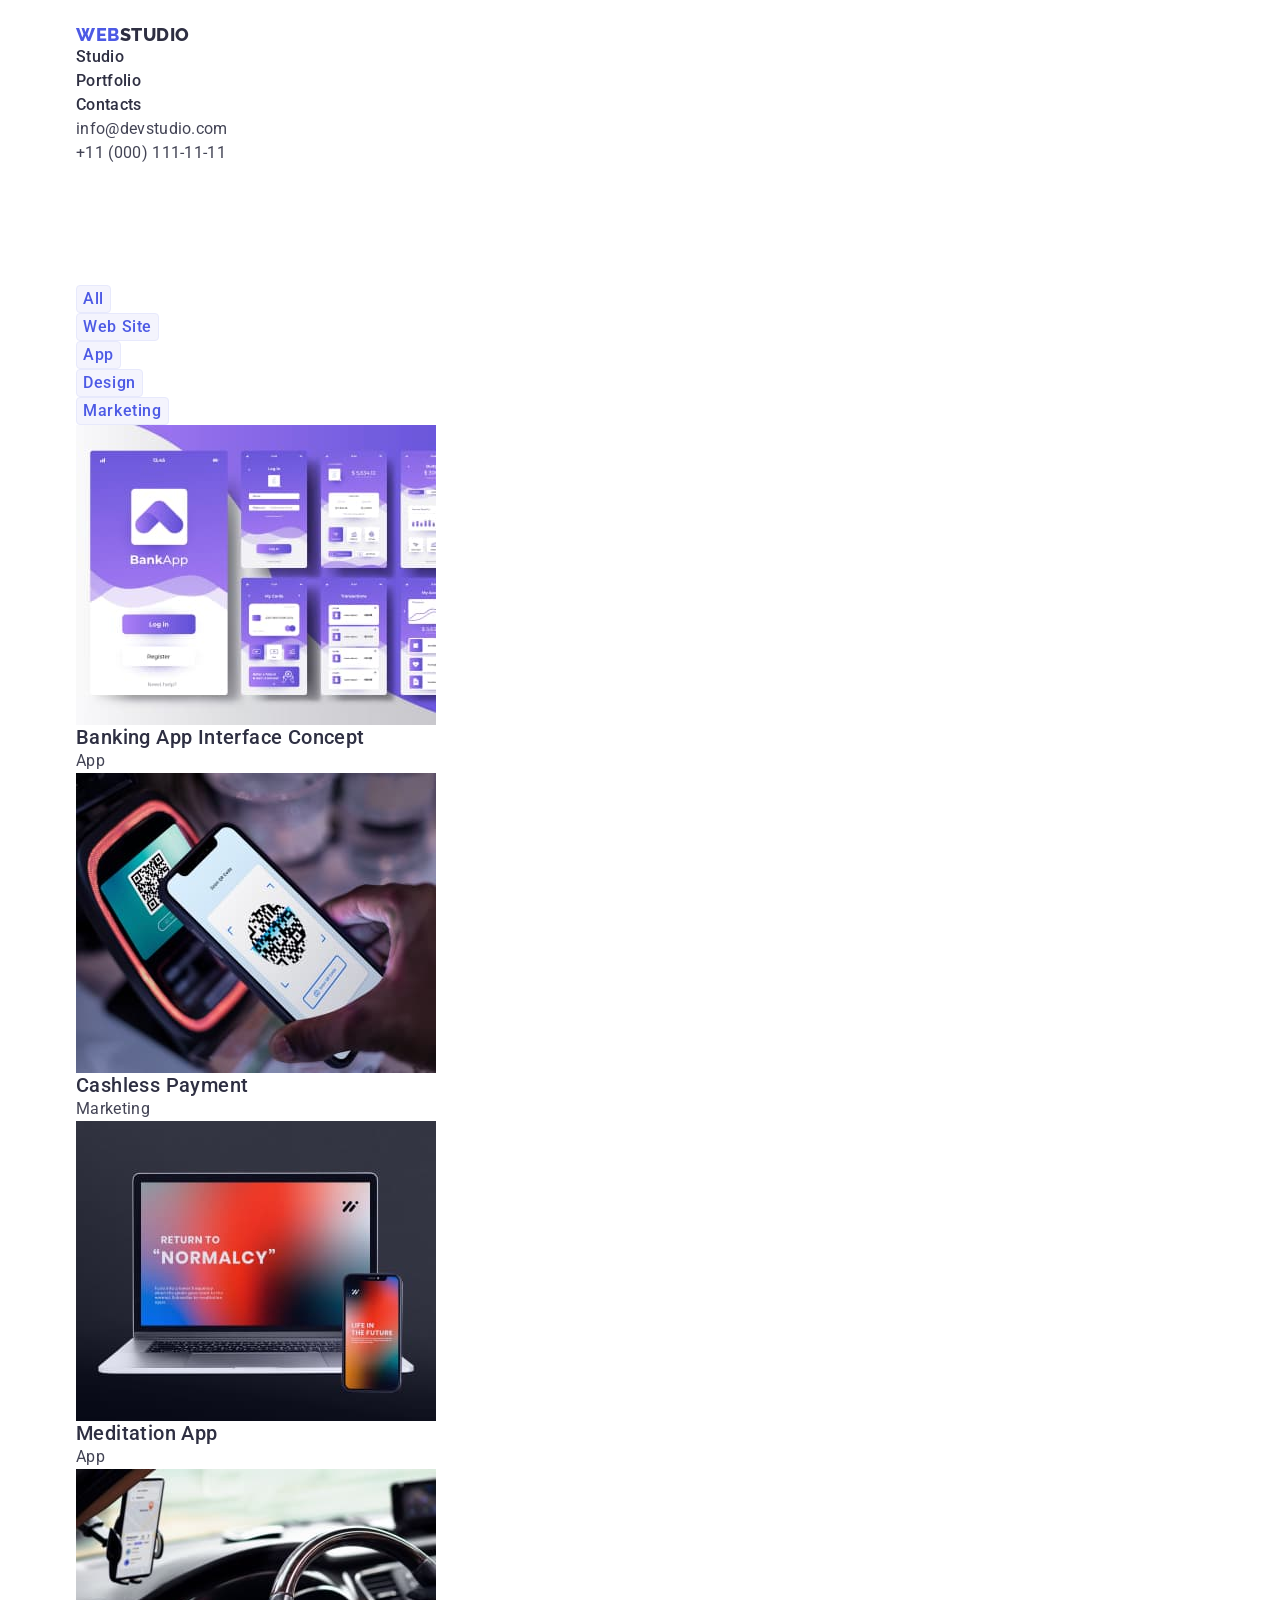
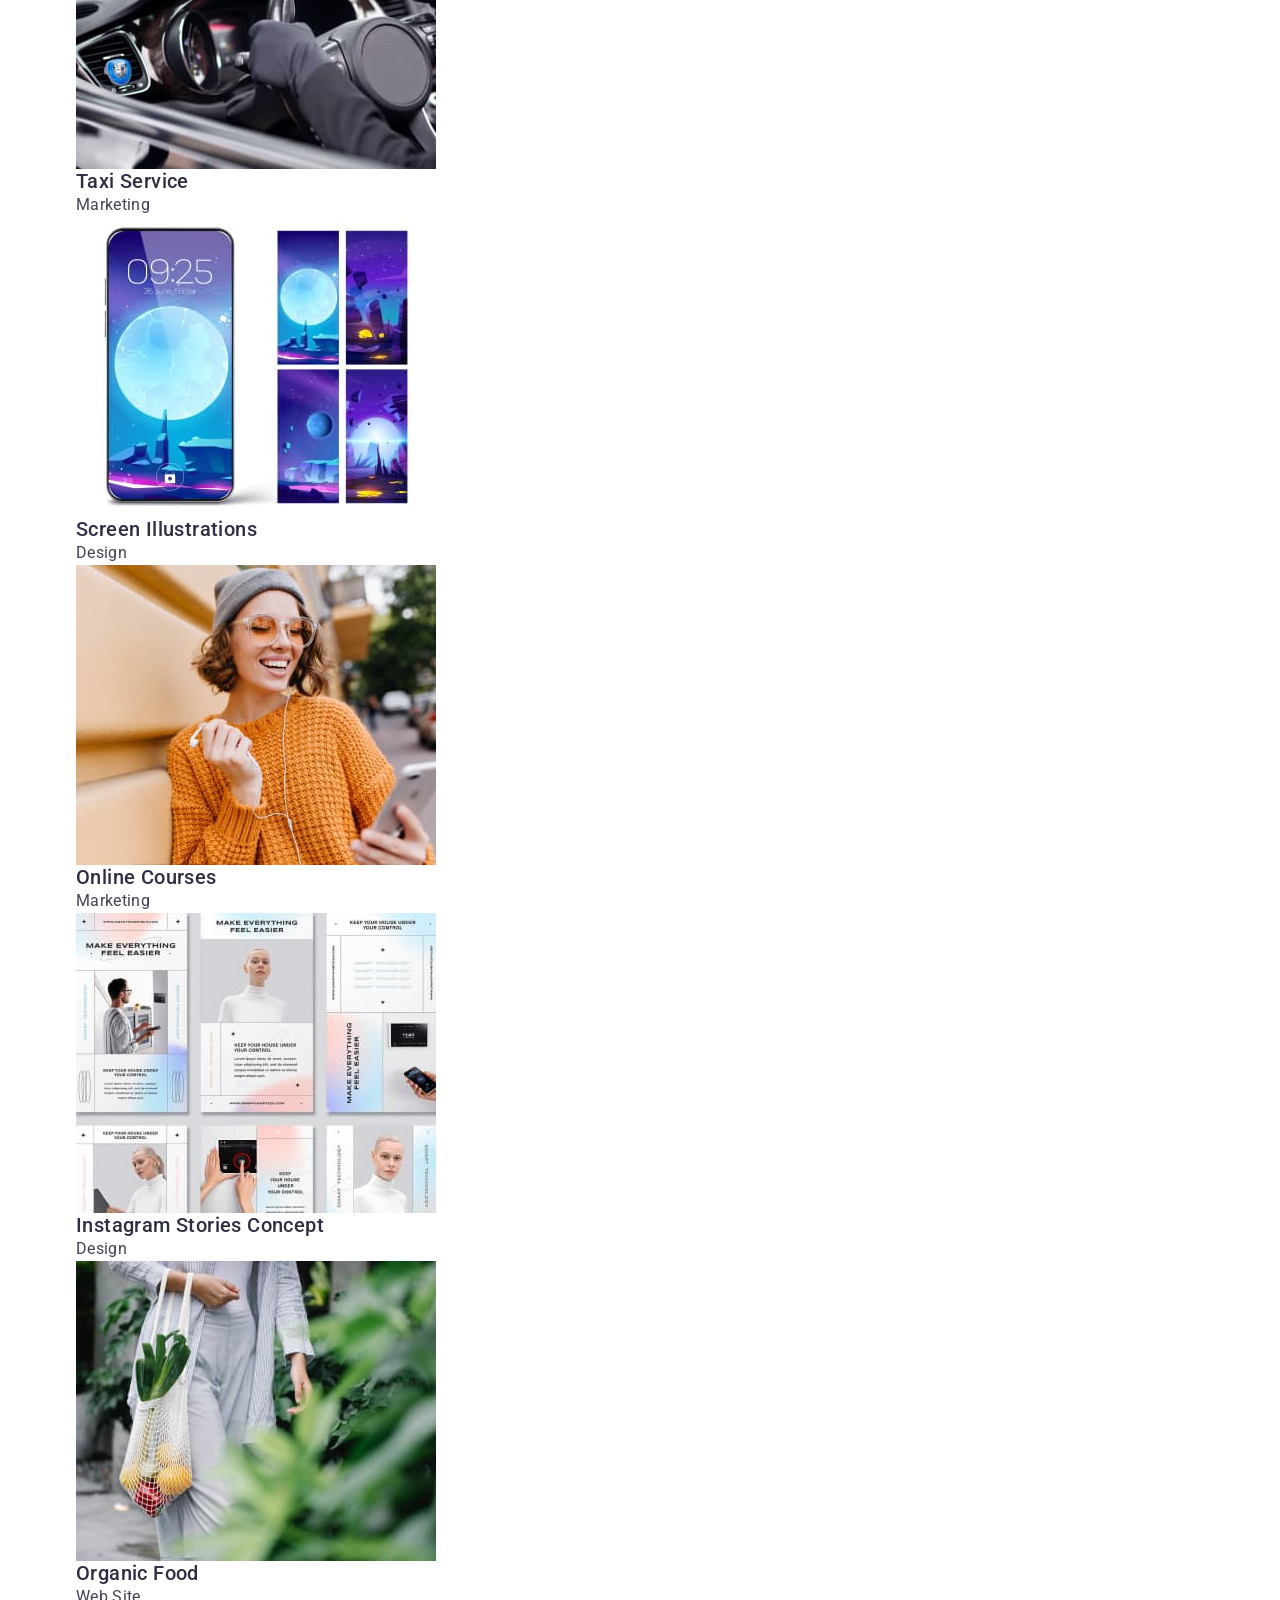
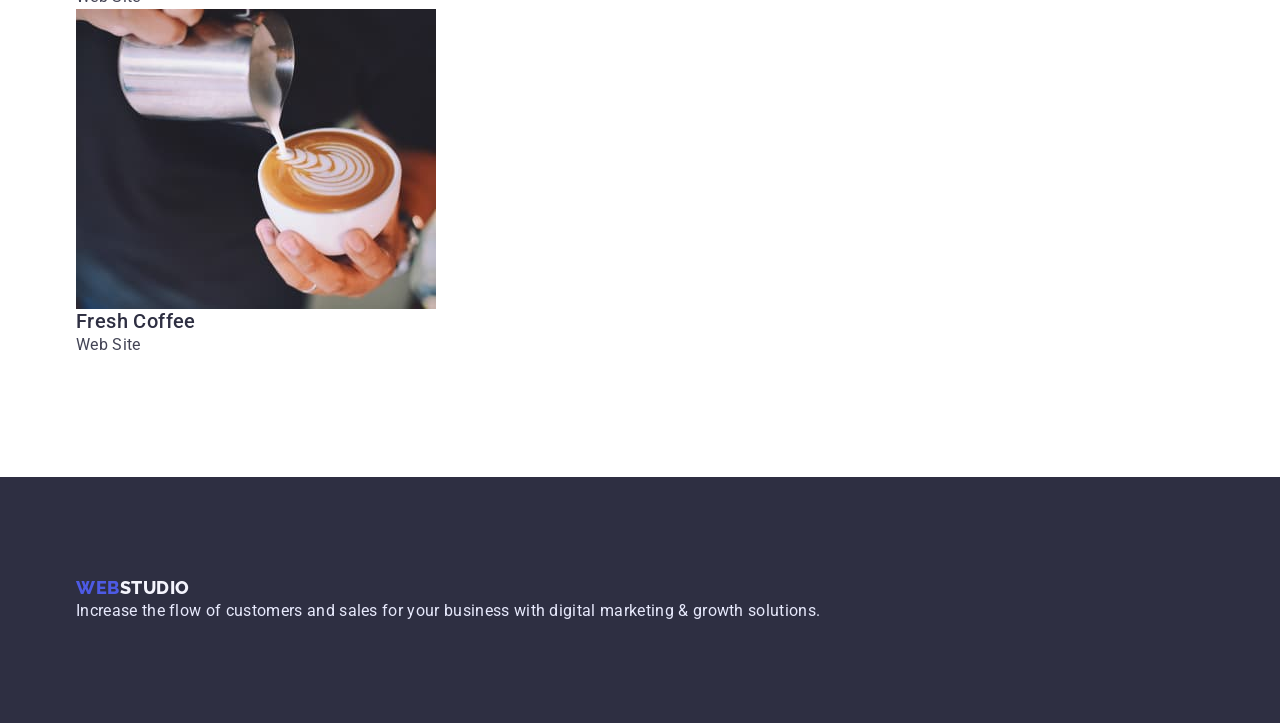
==== portfolio.html @ e55fc12b "Initial commit" ====
<!DOCTYPE html>
<html lang="en">
<head>
    <meta charset="UTF-8">
    <meta http-equiv="X-UA-Compatible" content="IE=edge">
    <meta name="viewport" content="width=device-width, initial-scale=1.0">
    <title>Document</title>
    <link rel="preconnect" href="https://fonts.googleapis.com">
    <link rel="preconnect" href="https://fonts.gstatic.com" crossorigin>
    <link href="https://fonts.googleapis.com/css2?family=Raleway:wght@800&family=Roboto:wght@400;500;700;900&display=swap"
        rel="stylesheet">
    <link rel="stylesheet" href="https://cdnjs.cloudflare.com/ajax/libs/modern-normalize/1.1.0/modern-normalize.css"
        integrity="sha512-Y0MM+V6ymRKN2zStTqzQ227DWhhp4Mzdo6gnlRnuaNCbc+YN/ZH0sBCLTM4M0oSy9c9VKiCvd4Jk44aCLrNS5Q=="
        crossorigin="anonymous" referrerpolicy="no-referrer" />
    <link rel="stylesheet" href="./css/styles.css">
</head>
<body>
    <!-- HEADER -->
    <header class="main-header">
        <div class="container">
            <nav class="navigation">
                <a class="logo link" href="./index.html">Web<span class="accent-header">Studio</span></a>
                <ul class="nav-menu list">
                    <li class="nav-menu-item"><a class="nav-link link" href="./index.html">Studio</a></li>
                    <li class="nav-menu-item"><a class="nav-link link" href="./portfolio.html">Portfolio</a></li>
                    <li class="nav-menu-item"><a class="nav-link link" href="">Contacts</a></li>
                </ul>
            </nav>
            <address class="address-header">
                <ul class="address-list list">
                    <li class="address-list-item"><a class="address-info link" href="mailto:info@devstudio.com">info@devstudio.com</a></li>
                    <li class="address-list-item"><a class="address-info link" href="tel:+110001111111">+11 (000) 111-11-11</a>
                    </li>
                </ul>
            </address>
        </div>
    </header>
    <!-- MAIN -->
    <main>
        <section class="projects-section">
            <div class="container">
                <h1 hidden>Projects</h1>
                <!-- BUTTON LIST -->
                <ul class="project-btn-list list">
                    <li class="project-btn-item"><button class="project-btn" type="button">All</button></li>
                    <li class="project-btn-item"><button class="project-btn" type="button">Web Site</button></li>
                    <li class="project-btn-item"><button class="project-btn" type="button">App</button></li>
                    <li class="project-btn-item"><button class="project-btn" type="button">Design</button></li>
                    <li class="project-btn-item"><button class="project-btn" type="button">Marketing</button></li>
                </ul>
                <!-- PROJECTS LIST -->
                <ul class="project-list list">
                    <li class="project-item">
                        <a class="link" href="">
                            <img src="./images/portfolio/project-img1.jpg" class="project-img" alt="Phone's screens from bank app" width="360" height="300">
                            <h2 class="project-name">Banking App Interface Concept</h2>
                            <p class="project-type">App</p>
                        </a>
                    </li>
                    <li class="project-item">
                        <a class="link" href="">
                            <img src="./images/portfolio/project-img2.jpg" class="project-img" alt="Phone scanning qr code" width="360" height="300">
                            <h2 class="project-name">Cashless Payment</h2>
                            <p class="project-type">Marketing</p>
                        </a>
                    </li>
                    <li class="project-item">
                        <a class="link" href="">
                            <img src="./images/portfolio/project-img3.jpg" class="project-img" alt="Laptop and phone" width="360" height="300">
                            <h2 class="project-name">Meditation App</h2>
                            <p class="project-type">App</p>
                        </a>
                    </li>
                    <li class="project-item">
                        <a class="link" href="">
                            <img src="./images/portfolio/project-img4.jpg" class="project-img" alt="Car's wheel with hands on it" width="360" height="300">
                            <h2 class="project-name">Taxi Service</h2>
                            <p class="project-type">Marketing</p>
                        </a>
                    </li>
                    <li class="project-item">
                        <a class="link" href="">
                            <img src="./images/portfolio/project-img5.jpg" class="project-img" alt="Full moon on screen illustrations" width="360" height="300">
                            <h2 class="project-name">Screen Illustrations</h2>
                            <p class="project-type">Design</p>
                        </a>
                    </li>
                    <li class="project-item">
                        <a class="link" href="">
                            <img src="./images/portfolio/project-img6.jpg" class="project-img" alt="Girl in glasses with phone" width="360" height="300">
                            <h2 class="project-name">Online Courses</h2>
                            <p class="project-type">Marketing</p>
                        </a>
                    </li>
                    <li class="project-item">
                        <a class="link" href="">
                            <img src="./images/portfolio/project-img7.jpg" class="project-img" alt="Instagram Stories Concept" width="360" height="300">
                            <h2 class="project-name">Instagram Stories Concept</h2>
                            <p class="project-type">Design</p>
                        </a>
                    </li>
                    <li class="project-item">
                        <a class="link" href="">
                            <img src="./images/portfolio/project-img8.jpg" class="project-img" alt="Girl with vegetables in shopping bag" width="360" height="300">
                            <h2 class="project-name">Organic Food</h2>
                            <p class="project-type">Web Site</p>
                        </a>
                    </li>
                    <li class="project-item">
                        <a class="link" href="">
                            <img src="./images/portfolio/project-img9.jpg" class="project-img" alt="Pouring milk in cup with coffee" width="360" height="300">
                            <h2 class="project-name">Fresh Coffee</h2>
                            <p class="project-type">Web Site</p>
                        </a>
                    </li>
                </ul>
            </div>
        </section>
    </main>
    <!-- FOOTER -->
    <footer class="page-footer">
        <div class="container">
            <a class="logo link" href="./index.html">Web<span class="accent-footer">Studio</span></a>
            <p class="footer-text">Increase the flow of customers and sales for your business with digital marketing & growth solutions.</p>
        </div>
    </footer>
</body>
</html>
---- css/styles.css ----
:root {
    --logo-btn-color: #4d5ae5;
    --hover-color: #404bbf;
    --accent-color: #2e2f42;
    --color-green: #31d0aa;
    --main-color: #434455;
    --color-light-slate: #8e8f99;
    --color-footer-text: #e7e9fc;
    --color-accent-footer: #f4f4fd;
    --color-white: #FFFFFF;
    --color-navy-blue-modal: #2e2f42;
    --color-grey: #2e2f42;
}

p,h1,h2,h3,h4,h5,h6 {
    margin: 0;
}

ul {
    padding-left: 0;
    margin: 0;
}

button {
    cursor: pointer;
}

img {
    display: block;
}

.list {
    list-style: none;
}
.link {
    text-decoration: none;
}

.container {
    width: 1158px;
    padding-right: 15px;
    padding-left: 15px;
    margin: 0 auto;
}

body {
    font-family: 'Roboto', sans-serif;
    color: var(--main-color)
}

/***** HEADER *****/

.main-header {
    padding-top: 24px;
    padding-bottom: 24px;
} 

.logo {
    font-family: 'Raleway', sans-serif;
    font-weight: 800;
    font-size: 18px;
    line-height: 1.17;
    letter-spacing: 0.03em;
    text-transform: uppercase;
    color: var(--logo-btn-color);
}

.accent-header {
    color: var(--accent-color);
}

.nav-link {
    font-weight: 500;
    font-size: 16px;
    line-height: 1.5;
    letter-spacing: 0.02em;
    color: var(--accent-color);
}

.nav-link:hover,
.nav-link:focus,
.nav-link:active {
    color: var(--hover-color);
}

.address-header {
    font-style: normal;
}

.address-info {
    font-style: normal;
    font-size: 16px;
    line-height: 1.5;
    letter-spacing: 0.02em;
    color: var(--main-color);
}

.address-info:is(:hover, :focus) {
    color: var(--hover-color);
}

/***** MAIN *****/

/***** HERO *****/
.hero {
    background-color: var(--accent-color);
    padding-top: 188px;
    padding-bottom: 188px;
}

.main-title {
    font-size: 56px;
    line-height: 1.07;
    text-align: center;
    letter-spacing: 0.02em;
    color: var(--color-white);
}

.order-btn {
    font-family: inherit;
    font-weight: 500;
    font-size: 16px;
    line-height: 1.5;
    letter-spacing: 0.04em;
    background-color: var(--logo-btn-color);
    color: var(--color-white);
    box-shadow: 0px 4px 4px rgba(0, 0, 0, 0.15);
    border-radius: 4px;
}

.order-btn:hover,
.order-btn:focus {
    background-color: var(--hover-color);
    color: var(--color-white);
}

/***** SECTION ABOUT US *****/

.section-about-us {
    padding-top: 120px;
    padding-bottom: 120px;
}

.about-us-title {
    font-weight: 500;
    font-size: 20px;
    line-height: 1.2;
    letter-spacing: 0.02em;
    color: var(--accent-color)
}

.about-us-desc {
    font-size: 16px;
    line-height: 1.5;
    letter-spacing: 0.02em;
}

.subtitle {
    font-size: 36px;
    line-height: 1.11;
    text-align: center;
    letter-spacing: 0.02em;
    text-transform: capitalize;
    color: var(--accent-color);
}

.worker-name {
    font-weight: 500;
    font-size: 20px;
    line-height: 1.2;
    letter-spacing: 0.02em;
    color: var(--accent-color);
}

.worker-position {
    font-size: 16px;
    line-height: 1.5;
    letter-spacing: 0.02em;
}

/***** WHAT ARE WE DOING *****/

.we-doing-section {
    padding-bottom: 120px;
}

/***** OUR TEAM *****/

.section-team {
    background-color: var(--color-accent-footer);
    padding-top: 120px;
    padding-bottom: 120px;
}

/***** FOOTER *****/

.page-footer {
    background-color: var(--accent-color);
    padding-top: 100px;
    padding-bottom: 100px;
}

.accent-footer {
    color: var(--color-accent-footer);
}

.footer-text {
    font-size: 16px;
    line-height: 1.5;
    letter-spacing: 0.02em;
    color: var(--color-footer-text);
}

/*--------- PORTFOLIO ---------*/

/***** BUTTON LIST *****/

.project-btn {
    font-family: inherit;
    font-weight: 500;
    font-size: 16px;
    line-height: 1.5;
    letter-spacing: 0.04em;
    background-color: var(--color-accent-footer);
    color: var(--logo-btn-color);
    border: 1px solid #E7E9FC;
    border-radius: 4px;
}

.project-btn:hover,
.project-btn:focus {
    background-color: var(--hover-color);
    color: var(--color-white);

}

/***** PROJECTS LIST *****/

.projects-section {
    padding-top: 96px;
    padding-bottom: 120px;
}

.project-name {
    font-weight: 500;
    font-size: 20px;
    line-height: 1.2;
    letter-spacing: 0.02em;
    color: var(--accent-color);
}

.project-type {
    font-size: 16px;
    line-height: 1.5;
    letter-spacing: 0.02em;
    color: var(--main-color);
}
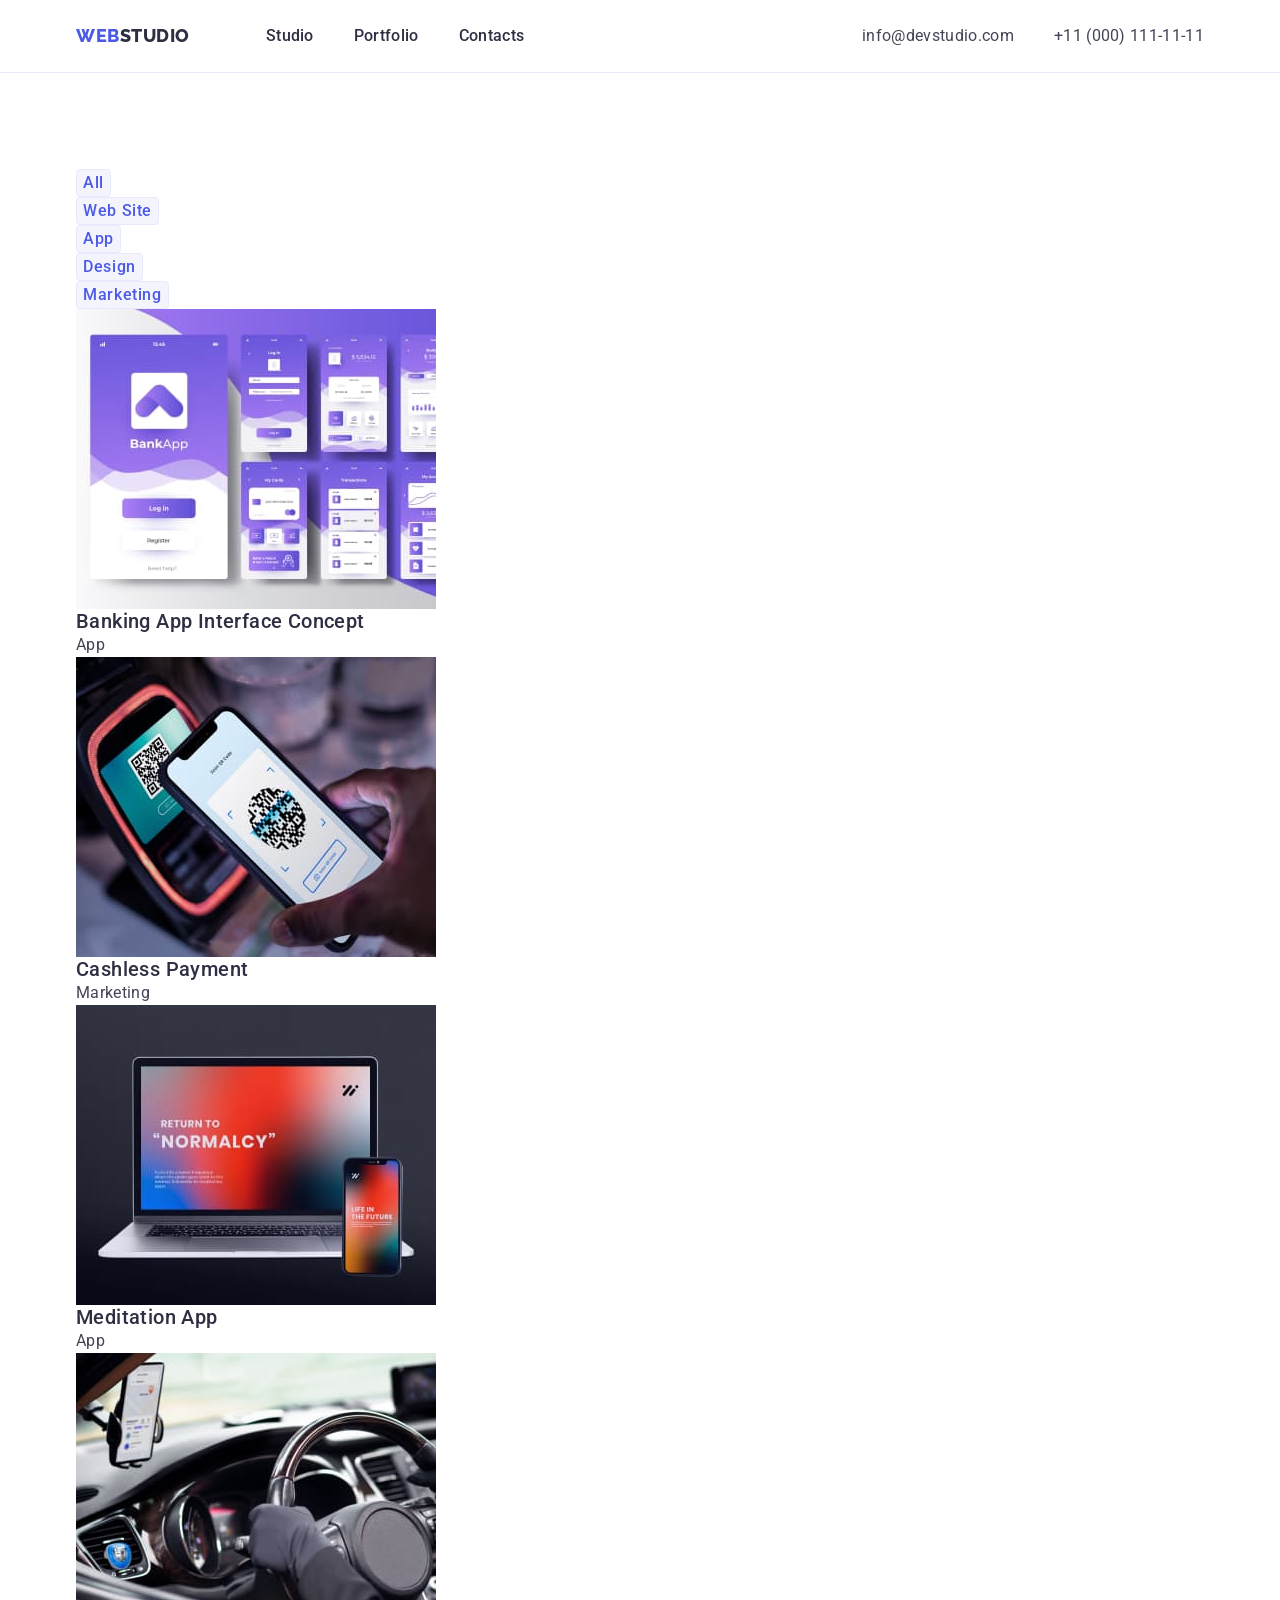
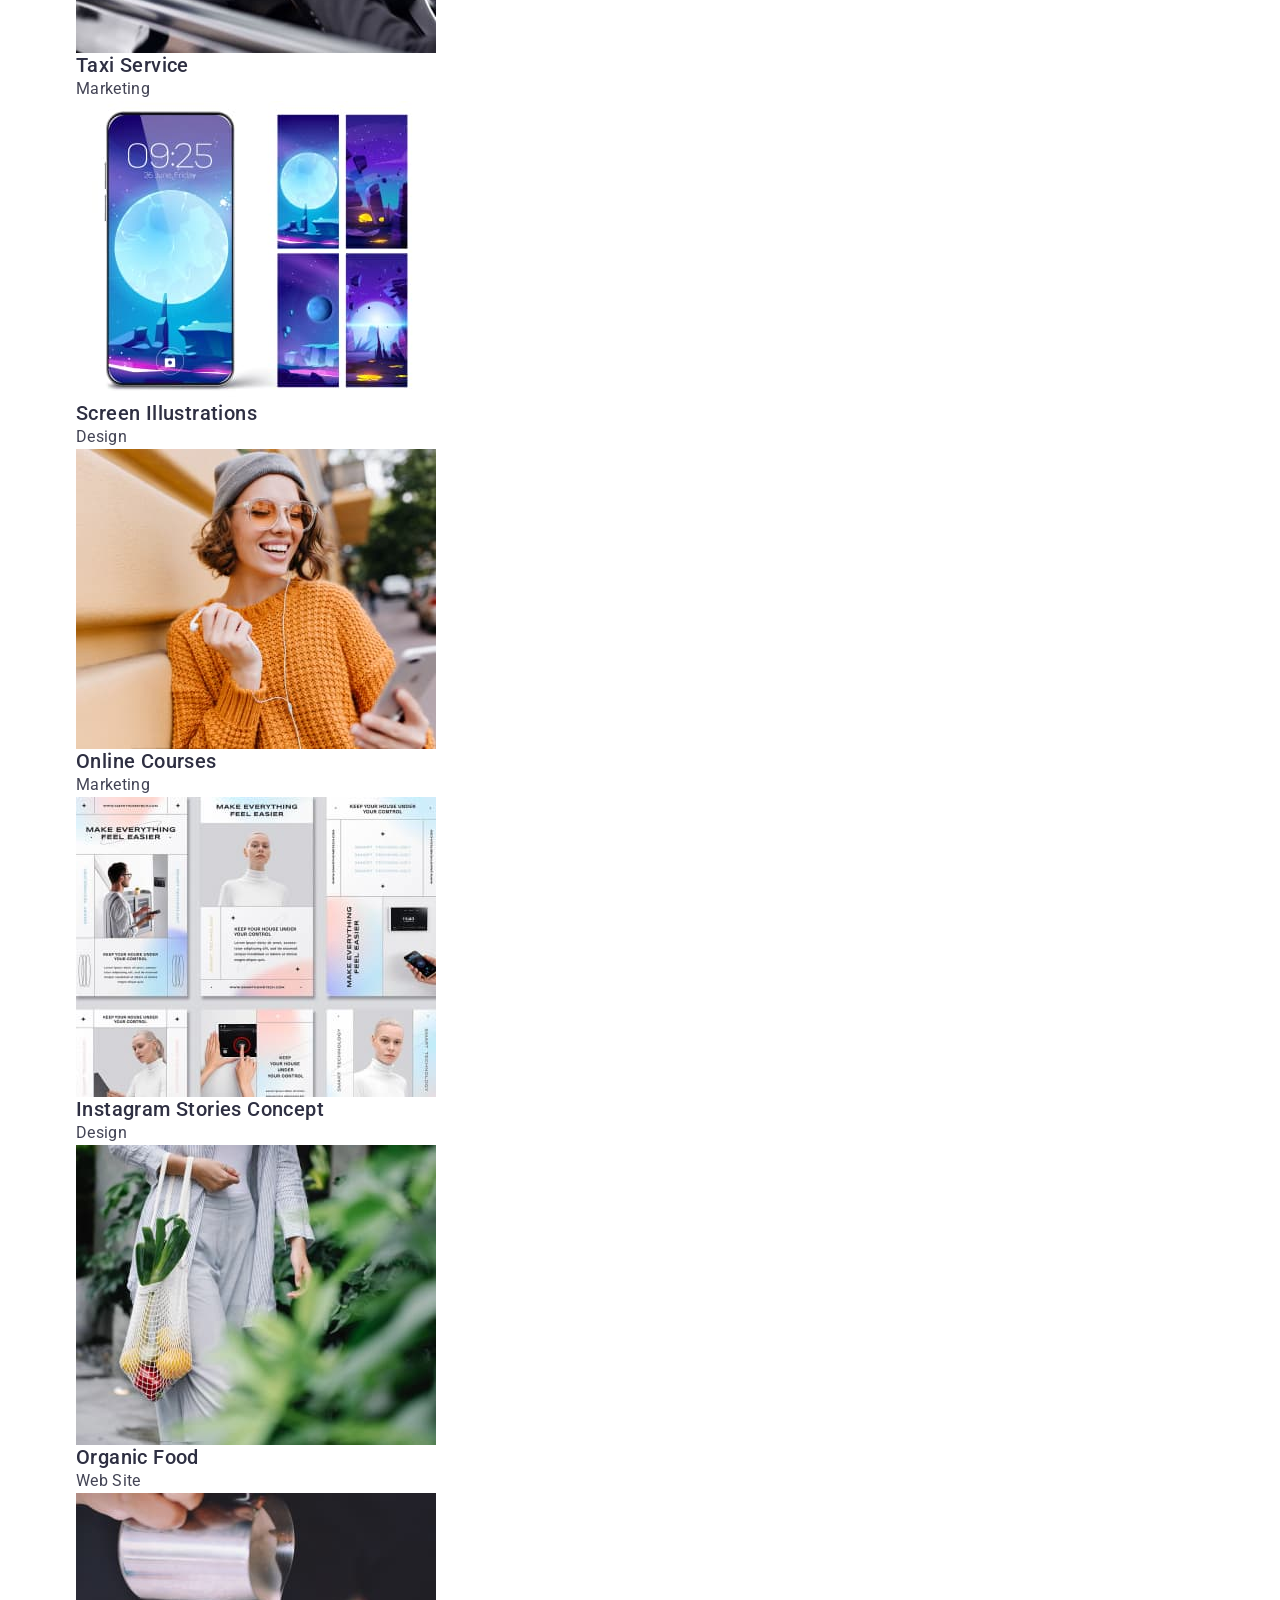
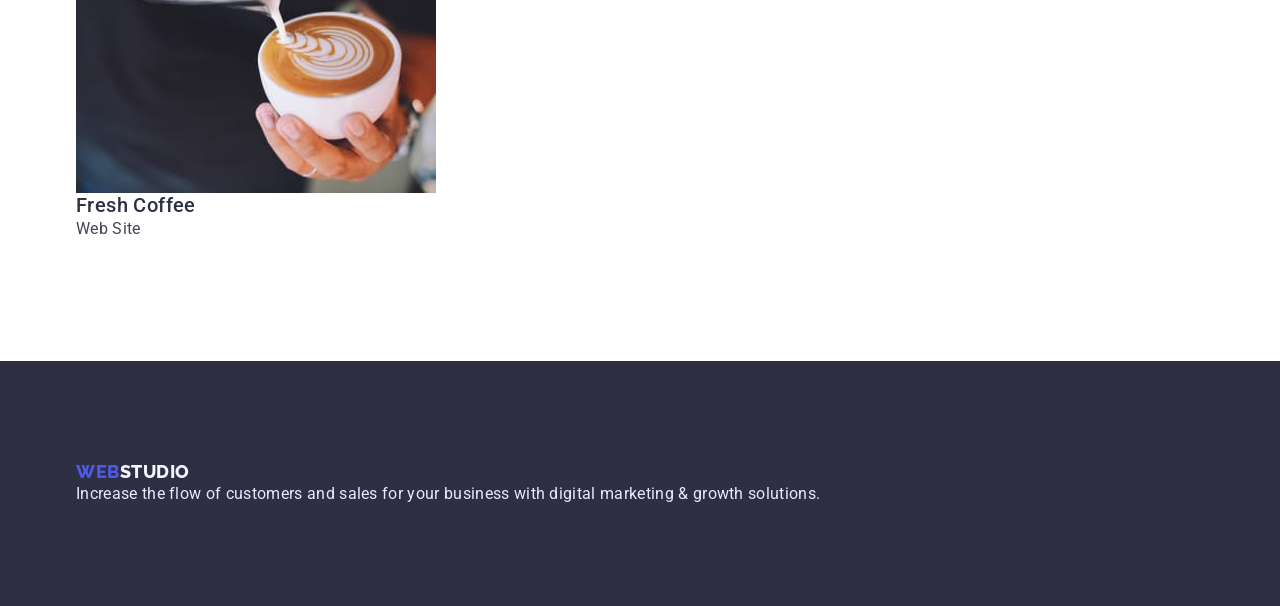
==== commit a3db1d8e: "Updated-hw03" ====
--- a/portfolio.html
+++ b/portfolio.html
@@ -7,7 +7,8 @@
     <title>Document</title>
     <link rel="preconnect" href="https://fonts.googleapis.com">
     <link rel="preconnect" href="https://fonts.gstatic.com" crossorigin>
-    <link href="https://fonts.googleapis.com/css2?family=Raleway:wght@800&family=Roboto:wght@400;500;700;900&display=swap"
+    <link
+        href="https://fonts.googleapis.com/css2?family=Raleway:wght@800&family=Roboto:wght@400;500;700;900&display=swap"
         rel="stylesheet">
     <link rel="stylesheet" href="https://cdnjs.cloudflare.com/ajax/libs/modern-normalize/1.1.0/modern-normalize.css"
         integrity="sha512-Y0MM+V6ymRKN2zStTqzQ227DWhhp4Mzdo6gnlRnuaNCbc+YN/ZH0sBCLTM4M0oSy9c9VKiCvd4Jk44aCLrNS5Q=="
@@ -17,7 +18,7 @@
 <body>
     <!-- HEADER -->
     <header class="main-header">
-        <div class="container">
+        <div class="container header-container">
             <nav class="navigation">
                 <a class="logo link" href="./index.html">Web<span class="accent-header">Studio</span></a>
                 <ul class="nav-menu list">
@@ -29,8 +30,7 @@
             <address class="address-header">
                 <ul class="address-list list">
                     <li class="address-list-item"><a class="address-info link" href="mailto:info@devstudio.com">info@devstudio.com</a></li>
-                    <li class="address-list-item"><a class="address-info link" href="tel:+110001111111">+11 (000) 111-11-11</a>
-                    </li>
+                    <li class="address-list-item"><a class="address-info link" href="tel:+110001111111">+11 (000) 111-11-11</a></li>
                 </ul>
             </address>
         </div>
--- a/css/styles.css
+++ b/css/styles.css
@@ -12,7 +12,13 @@
     --color-grey: #2e2f42;
 }
 
-p,h1,h2,h3,h4,h5,h6 {
+p,
+h1,
+h2,
+h3,
+h4,
+h5,
+h6 {
     margin: 0;
 }
 
@@ -32,6 +38,7 @@
 .list {
     list-style: none;
 }
+
 .link {
     text-decoration: none;
 }
@@ -53,7 +60,24 @@
 .main-header {
     padding-top: 24px;
     padding-bottom: 24px;
-} 
+    border-bottom: 1px solid #E7E9FC;
+}
+
+.header-container {
+    display: flex;
+    align-items: center;
+    justify-content: space-between;
+}
+
+.navigation {
+    display: flex;
+    align-items: center;
+    /* margin-right: auto; */
+}
+
+.navigation>.logo {
+    margin-right: 76px;
+}
 
 .logo {
     font-family: 'Raleway', sans-serif;
@@ -69,6 +93,11 @@
     color: var(--accent-color);
 }
 
+.nav-menu {
+    display: flex;
+    gap: 40px;
+}
+
 .nav-link {
     font-weight: 500;
     font-size: 16px;
@@ -85,6 +114,11 @@
 
 .address-header {
     font-style: normal;
+}
+
+.address-list {
+    display: flex;
+    gap: 40px;
 }
 
 .address-info {
@@ -114,6 +148,7 @@
     text-align: center;
     letter-spacing: 0.02em;
     color: var(--color-white);
+    margin-bottom: 48px;
 }
 
 .order-btn {
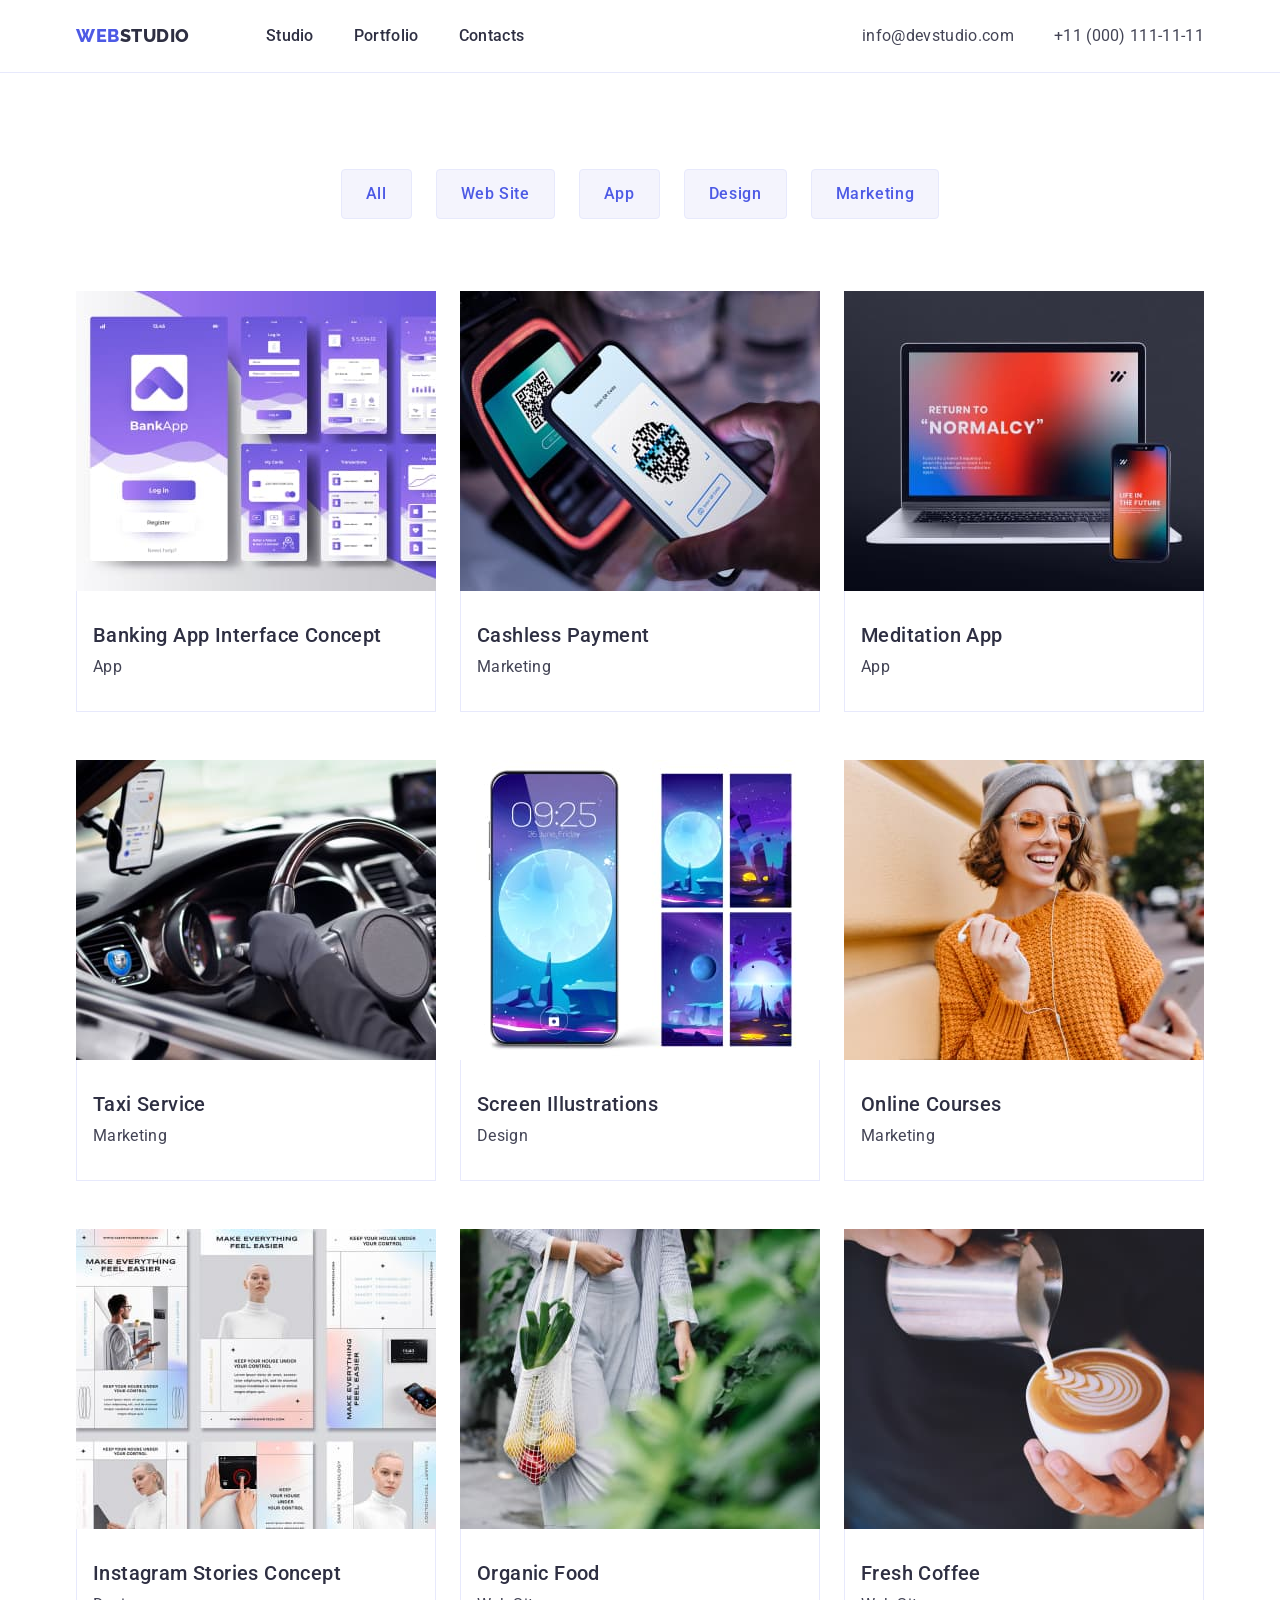
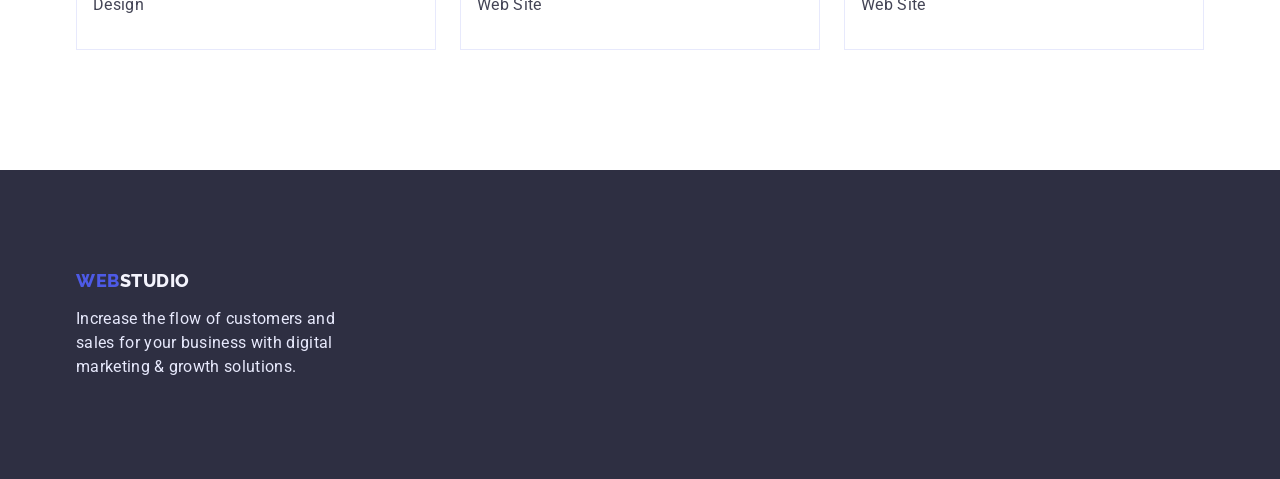
==== commit 2558ee35: "Finished-hw-03" ====
--- a/portfolio.html
+++ b/portfolio.html
@@ -12,7 +12,7 @@
         rel="stylesheet">
     <link rel="stylesheet" href="https://cdnjs.cloudflare.com/ajax/libs/modern-normalize/1.1.0/modern-normalize.css"
         integrity="sha512-Y0MM+V6ymRKN2zStTqzQ227DWhhp4Mzdo6gnlRnuaNCbc+YN/ZH0sBCLTM4M0oSy9c9VKiCvd4Jk44aCLrNS5Q=="
-        crossorigin="anonymous" referrerpolicy="no-referrer" />
+        crossorigin="anonymous" referrerpolicy="no-referrer">
     <link rel="stylesheet" href="./css/styles.css">
 </head>
 <body>
@@ -37,9 +37,9 @@
     </header>
     <!-- MAIN -->
     <main>
-        <section class="projects-section">
+        <section class="section projects-section">
             <div class="container">
-                <h1 hidden>Projects</h1>
+                <h1 class="visually-hidden">Projects</h1>
                 <!-- BUTTON LIST -->
                 <ul class="project-btn-list list">
                     <li class="project-btn-item"><button class="project-btn" type="button">All</button></li>
@@ -53,64 +53,82 @@
                     <li class="project-item">
                         <a class="link" href="">
                             <img src="./images/portfolio/project-img1.jpg" class="project-img" alt="Phone's screens from bank app" width="360" height="300">
-                            <h2 class="project-name">Banking App Interface Concept</h2>
-                            <p class="project-type">App</p>
+                            <div class="project-card-content">
+                                <h2 class="project-name">Banking App Interface Concept</h2>
+                                <p class="project-type">App</p>
+                            </div>
                         </a>
                     </li>
                     <li class="project-item">
                         <a class="link" href="">
                             <img src="./images/portfolio/project-img2.jpg" class="project-img" alt="Phone scanning qr code" width="360" height="300">
-                            <h2 class="project-name">Cashless Payment</h2>
-                            <p class="project-type">Marketing</p>
+                            <div class="project-card-content">
+                                <h2 class="project-name">Cashless Payment</h2>
+                                <p class="project-type">Marketing</p>
+                            </div>
                         </a>
                     </li>
                     <li class="project-item">
                         <a class="link" href="">
                             <img src="./images/portfolio/project-img3.jpg" class="project-img" alt="Laptop and phone" width="360" height="300">
-                            <h2 class="project-name">Meditation App</h2>
-                            <p class="project-type">App</p>
+                            <div class="project-card-content">
+                                <h2 class="project-name">Meditation App</h2>
+                                <p class="project-type">App</p>
+                            </div>
                         </a>
                     </li>
                     <li class="project-item">
                         <a class="link" href="">
                             <img src="./images/portfolio/project-img4.jpg" class="project-img" alt="Car's wheel with hands on it" width="360" height="300">
-                            <h2 class="project-name">Taxi Service</h2>
-                            <p class="project-type">Marketing</p>
+                            <div class="project-card-content">
+                                <h2 class="project-name">Taxi Service</h2>
+                                <p class="project-type">Marketing</p>
+                            </div>
                         </a>
                     </li>
                     <li class="project-item">
                         <a class="link" href="">
                             <img src="./images/portfolio/project-img5.jpg" class="project-img" alt="Full moon on screen illustrations" width="360" height="300">
-                            <h2 class="project-name">Screen Illustrations</h2>
-                            <p class="project-type">Design</p>
+                            <div class="project-card-content">
+                                <h2 class="project-name">Screen Illustrations</h2>
+                                <p class="project-type">Design</p>
+                            </div>
                         </a>
                     </li>
                     <li class="project-item">
                         <a class="link" href="">
                             <img src="./images/portfolio/project-img6.jpg" class="project-img" alt="Girl in glasses with phone" width="360" height="300">
-                            <h2 class="project-name">Online Courses</h2>
-                            <p class="project-type">Marketing</p>
+                            <div class="project-card-content">
+                                <h2 class="project-name">Online Courses</h2>
+                                <p class="project-type">Marketing</p>
+                            </div>
                         </a>
                     </li>
                     <li class="project-item">
                         <a class="link" href="">
                             <img src="./images/portfolio/project-img7.jpg" class="project-img" alt="Instagram Stories Concept" width="360" height="300">
-                            <h2 class="project-name">Instagram Stories Concept</h2>
-                            <p class="project-type">Design</p>
+                            <div class="project-card-content">
+                                <h2 class="project-name">Instagram Stories Concept</h2>
+                                <p class="project-type">Design</p>
+                            </div>
                         </a>
                     </li>
                     <li class="project-item">
                         <a class="link" href="">
                             <img src="./images/portfolio/project-img8.jpg" class="project-img" alt="Girl with vegetables in shopping bag" width="360" height="300">
-                            <h2 class="project-name">Organic Food</h2>
-                            <p class="project-type">Web Site</p>
+                            <div class="project-card-content">
+                                <h2 class="project-name">Organic Food</h2>
+                                <p class="project-type">Web Site</p>
+                            </div>
                         </a>
                     </li>
                     <li class="project-item">
                         <a class="link" href="">
                             <img src="./images/portfolio/project-img9.jpg" class="project-img" alt="Pouring milk in cup with coffee" width="360" height="300">
-                            <h2 class="project-name">Fresh Coffee</h2>
-                            <p class="project-type">Web Site</p>
+                            <div class="project-card-content">
+                                <h2 class="project-name">Fresh Coffee</h2>
+                                <p class="project-type">Web Site</p>
+                            </div>
                         </a>
                     </li>
                 </ul>
@@ -119,8 +137,8 @@
     </main>
     <!-- FOOTER -->
     <footer class="page-footer">
-        <div class="container">
-            <a class="logo link" href="./index.html">Web<span class="accent-footer">Studio</span></a>
+        <div class="container footer-container">
+            <a class="logo footer-logo link" href="./index.html">Web<span class="accent-footer">Studio</span></a>
             <p class="footer-text">Increase the flow of customers and sales for your business with digital marketing & growth solutions.</p>
         </div>
     </footer>
--- a/css/styles.css
+++ b/css/styles.css
@@ -10,6 +10,9 @@
     --color-white: #FFFFFF;
     --color-navy-blue-modal: #2e2f42;
     --color-grey: #2e2f42;
+    --gap-8: 8px;
+    --gap-24: 24px;
+    --gap-40: 40px;
 }
 
 p,
@@ -33,6 +36,7 @@
 
 img {
     display: block;
+    max-width: 100%;
 }
 
 .list {
@@ -41,6 +45,11 @@
 
 .link {
     text-decoration: none;
+}
+
+.section {
+    padding-top: 120px;
+    padding-bottom: 120px;
 }
 
 .container {
@@ -50,6 +59,19 @@
     margin: 0 auto;
 }
 
+.visually-hidden {
+    position: absolute;
+    width: 1px;
+    height: 1px;
+    margin: -1px;
+    border: 0;
+    padding: 0;
+    white-space: nowrap;
+    clip-path: inset(100%);
+    clip: rect(0 0 0 0);
+    overflow: hidden;
+}
+
 body {
     font-family: 'Roboto', sans-serif;
     color: var(--main-color)
@@ -60,7 +82,7 @@
 .main-header {
     padding-top: 24px;
     padding-bottom: 24px;
-    border-bottom: 1px solid #E7E9FC;
+    border-bottom: 1px solid var(--color-footer-text);
 }
 
 .header-container {
@@ -72,10 +94,9 @@
 .navigation {
     display: flex;
     align-items: center;
-    /* margin-right: auto; */
-}
-
-.navigation>.logo {
+}
+
+.navigation > .logo {
     margin-right: 76px;
 }
 
@@ -95,7 +116,7 @@
 
 .nav-menu {
     display: flex;
-    gap: 40px;
+    gap: var(--gap-40);
 }
 
 .nav-link {
@@ -118,7 +139,7 @@
 
 .address-list {
     display: flex;
-    gap: 40px;
+    gap: var(--gap-40);
 }
 
 .address-info {
@@ -140,15 +161,19 @@
     background-color: var(--accent-color);
     padding-top: 188px;
     padding-bottom: 188px;
+    text-align: center;
 }
 
 .main-title {
+    max-width: 496px;
     font-size: 56px;
     line-height: 1.07;
     text-align: center;
     letter-spacing: 0.02em;
     color: var(--color-white);
     margin-bottom: 48px;
+    margin-right: auto;
+    margin-left: auto;
 }
 
 .order-btn {
@@ -160,7 +185,11 @@
     background-color: var(--logo-btn-color);
     color: var(--color-white);
     box-shadow: 0px 4px 4px rgba(0, 0, 0, 0.15);
+    border: none;
     border-radius: 4px;
+    padding: 16px 32px;
+    margin: 0 auto;
+
 }
 
 .order-btn:hover,
@@ -169,22 +198,31 @@
     color: var(--color-white);
 }
 
-/***** SECTION ABOUT US *****/
-
-.section-about-us {
-    padding-top: 120px;
-    padding-bottom: 120px;
-}
-
-.about-us-title {
+/***** SECTION FEATURE *****/
+
+.feature-container {
+    display: flex;
+}
+
+.feature-list {
+    display: flex;
+    gap: var(--gap-24);
+}
+
+.feature-item {
+    width: 264px;
+}
+
+.feature-title {
     font-weight: 500;
     font-size: 20px;
     line-height: 1.2;
     letter-spacing: 0.02em;
-    color: var(--accent-color)
-}
-
-.about-us-desc {
+    color: var(--accent-color);
+    margin-bottom: 8px;
+}
+
+.feature-desc {
     font-size: 16px;
     line-height: 1.5;
     letter-spacing: 0.02em;
@@ -197,6 +235,44 @@
     letter-spacing: 0.02em;
     text-transform: capitalize;
     color: var(--accent-color);
+    margin-bottom: 72px;
+}
+
+/***** WHAT ARE WE DOING *****/
+
+.we-doing-section {
+    padding-top: 0;
+}
+
+.we-doing-list {
+    display: flex;
+    gap: var(--gap-24);
+}
+
+/***** OUR TEAM *****/
+
+.section-team {
+    background-color: var(--color-accent-footer);
+}
+
+.our-team-list {
+    display: flex;
+    gap: var(--gap-24);
+}
+
+.our-team-item {
+    background: var(--color-white);
+    box-shadow: 0px 1px 6px rgba(46, 47, 66, 0.08), 0px 1px 1px rgba(46, 47, 66, 0.16), 0px 2px 1px rgba(46, 47, 66, 0.08);
+    border-radius: 0px 0px 4px 4px;
+}
+
+.card-content {
+    display: flex;
+    flex-direction: column;
+    justify-content: center;
+    align-items: center;
+    gap: var(--gap-8);
+    padding: 32px 16px;
 }
 
 .worker-name {
@@ -211,20 +287,6 @@
     font-size: 16px;
     line-height: 1.5;
     letter-spacing: 0.02em;
-}
-
-/***** WHAT ARE WE DOING *****/
-
-.we-doing-section {
-    padding-bottom: 120px;
-}
-
-/***** OUR TEAM *****/
-
-.section-team {
-    background-color: var(--color-accent-footer);
-    padding-top: 120px;
-    padding-bottom: 120px;
 }
 
 /***** FOOTER *****/
@@ -235,6 +297,13 @@
     padding-bottom: 100px;
 }
 
+.footer-logo {
+    display: flex;
+    flex-direction: row;
+    align-items: center;
+    padding: 0px;
+}
+
 .accent-footer {
     color: var(--color-accent-footer);
 }
@@ -244,6 +313,8 @@
     line-height: 1.5;
     letter-spacing: 0.02em;
     color: var(--color-footer-text);
+    max-width: 264px;
+    margin-top: 16px;
 }
 
 /*--------- PORTFOLIO ---------*/
@@ -258,8 +329,9 @@
     letter-spacing: 0.04em;
     background-color: var(--color-accent-footer);
     color: var(--logo-btn-color);
-    border: 1px solid #E7E9FC;
+    border: 1px solid var(--color-footer-text);
     border-radius: 4px;
+    padding: 12px 24px;
 }
 
 .project-btn:hover,
@@ -269,11 +341,39 @@
 
 }
 
+.project-btn-list {
+    display: flex;
+    flex-direction: row;
+    justify-content: center;
+    align-items: flex-start;
+    padding: 0px;
+    gap: var(--gap-24);
+    margin-bottom: 72px;
+}
+
 /***** PROJECTS LIST *****/
 
 .projects-section {
     padding-top: 96px;
-    padding-bottom: 120px;
+}
+
+.project-list {
+    display: flex;
+    flex-wrap: wrap;
+    gap: 48px 24px;
+
+}
+
+.project-card-content {
+    display: flex;
+    flex-direction: column;
+    justify-content: center;
+    align-items: flex-start;
+    padding: 32px 0;
+    gap: var(--gap-8);
+    border: 1px solid #E7E9FC;
+    border-top: none;
+    padding-left: 16px;
 }
 
 .project-name {
